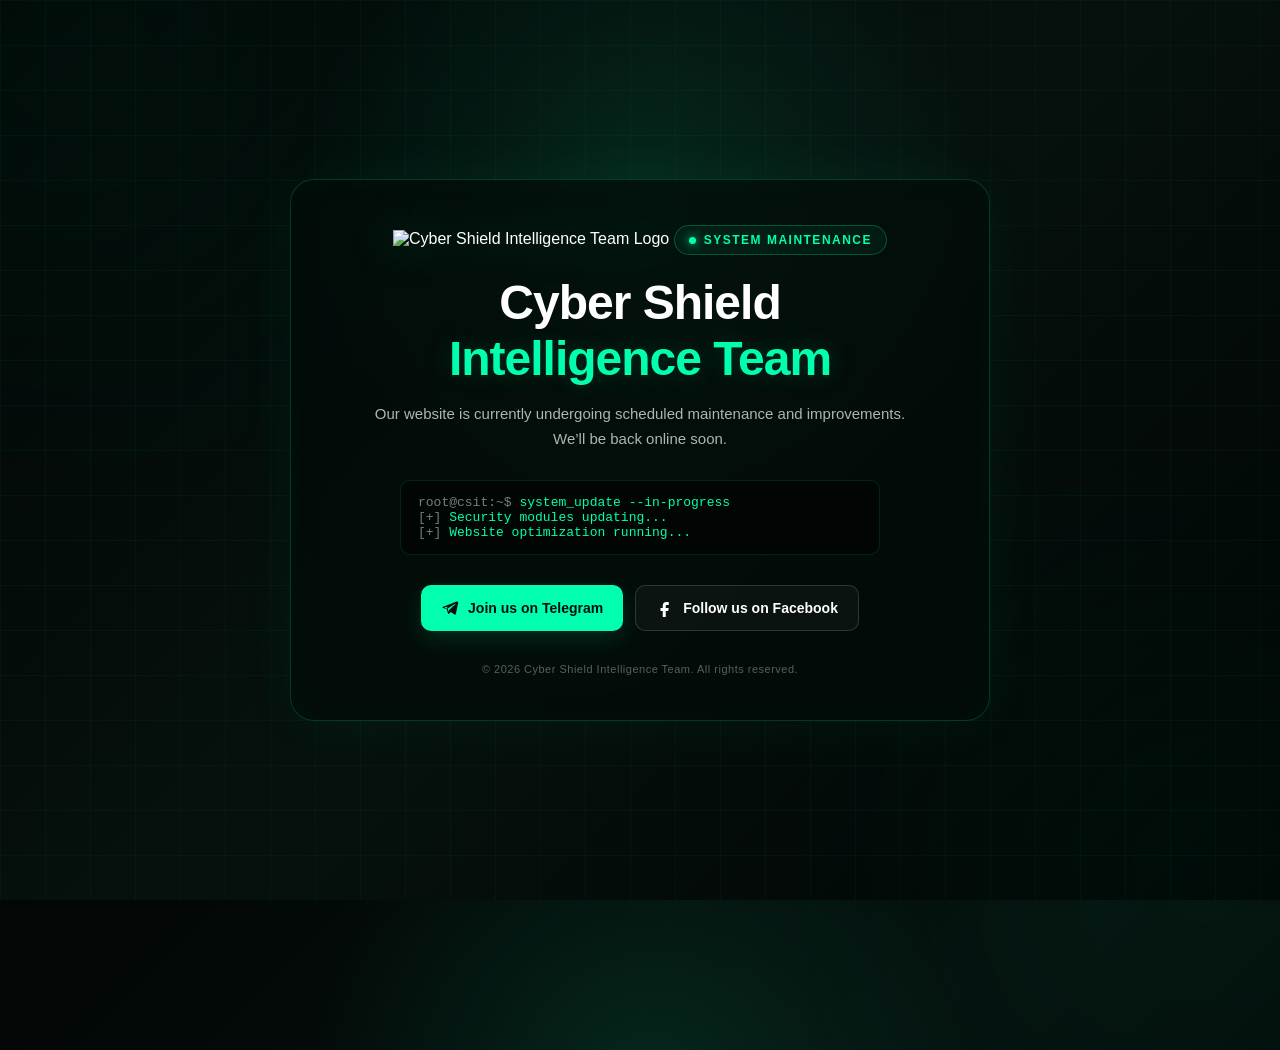
==== index.html @ 4804013d "Create index.html" ====
<!DOCTYPE html>
<html lang="en">
<head>
    <meta charset="UTF-8">
    <meta name="viewport" content="width=device-width, initial-scale=1.0">

    <title>Cyber Shield Intelligence Team</title>

    <meta name="description" content="Cyber Shield Intelligence Team - Website currently under maintenance.">

    <style>
        * {
            margin: 0;
            padding: 0;
            box-sizing: border-box;
        }

        body {
            min-height: 100vh;
            font-family: Arial, Helvetica, sans-serif;
            background:
                radial-gradient(circle at 50% 20%, rgba(0, 255, 170, 0.10), transparent 35%),
                linear-gradient(135deg, #020605, #06110e 50%, #010403);
            color: #ffffff;
            display: flex;
            align-items: center;
            justify-content: center;
            overflow: hidden;
            position: relative;
        }

        /* Background grid */
        body::before {
            content: "";
            position: absolute;
            inset: 0;
            background-image:
                linear-gradient(rgba(0, 255, 170, 0.035) 1px, transparent 1px),
                linear-gradient(90deg, rgba(0, 255, 170, 0.035) 1px, transparent 1px);
            background-size: 45px 45px;
            pointer-events: none;
        }

        /* Glow */
        .glow {
            position: absolute;
            width: 350px;
            height: 350px;
            background: #00ffae;
            filter: blur(150px);
            opacity: 0.08;
            border-radius: 50%;
        }

        .glow.one {
            top: -120px;
            left: -100px;
        }

        .glow.two {
            bottom: -150px;
            right: -100px;
        }

        .container {
            width: min(92%, 700px);
            text-align: center;
            position: relative;
            z-index: 2;
            padding: 45px 25px;
            border: 1px solid rgba(0, 255, 174, 0.18);
            border-radius: 24px;
            background: rgba(3, 12, 9, 0.72);
            backdrop-filter: blur(15px);
            box-shadow:
                0 0 60px rgba(0, 255, 174, 0.05),
                inset 0 0 40px rgba(0, 255, 174, 0.025);
        }

        .logo {
            width: 115px;
            height: 115px;
            object-fit: contain;
            margin-bottom: 22px;
            filter: drop-shadow(0 0 20px rgba(0, 255, 174, 0.25));
        }

        .status {
            display: inline-flex;
            align-items: center;
            gap: 8px;
            padding: 7px 14px;
            border: 1px solid rgba(0, 255, 174, 0.25);
            border-radius: 50px;
            color: #00ffae;
            background: rgba(0, 255, 174, 0.06);
            font-size: 12px;
            font-weight: 600;
            letter-spacing: 1.5px;
            text-transform: uppercase;
            margin-bottom: 20px;
        }

        .status-dot {
            width: 7px;
            height: 7px;
            background: #00ffae;
            border-radius: 50%;
            box-shadow: 0 0 10px #00ffae;
            animation: pulse 1.5s infinite;
        }

        h1 {
            font-size: clamp(28px, 6vw, 48px);
            line-height: 1.15;
            margin-bottom: 15px;
            letter-spacing: -1px;
        }

        h1 span {
            color: #00ffae;
            text-shadow: 0 0 25px rgba(0, 255, 174, 0.18);
        }

        .subtitle {
            max-width: 540px;
            margin: 0 auto 28px;
            color: #a9b8b3;
            font-size: 15px;
            line-height: 1.7;
        }

        .terminal {
            max-width: 480px;
            margin: 0 auto 30px;
            padding: 14px 17px;
            text-align: left;
            background: #010604;
            border: 1px solid rgba(0, 255, 174, 0.12);
            border-radius: 10px;
            font-family: "Courier New", monospace;
            font-size: 13px;
            color: #00ffae;
            overflow: hidden;
        }

        .terminal span {
            color: #70817b;
        }

        .buttons {
            display: flex;
            justify-content: center;
            flex-wrap: wrap;
            gap: 12px;
        }

        .btn {
            display: inline-flex;
            align-items: center;
            justify-content: center;
            gap: 9px;
            min-width: 190px;
            padding: 13px 20px;
            border-radius: 10px;
            text-decoration: none;
            font-size: 14px;
            font-weight: 600;
            transition: 0.25s ease;
        }

        .telegram {
            background: #00ffae;
            color: #03100b;
            box-shadow: 0 8px 25px rgba(0, 255, 174, 0.13);
        }

        .telegram:hover {
            transform: translateY(-3px);
            box-shadow: 0 12px 35px rgba(0, 255, 174, 0.25);
        }

        .facebook {
            border: 1px solid rgba(255, 255, 255, 0.14);
            background: rgba(255, 255, 255, 0.035);
            color: #ffffff;
        }

        .facebook:hover {
            transform: translateY(-3px);
            border-color: rgba(0, 255, 174, 0.35);
            background: rgba(0, 255, 174, 0.06);
        }

        .footer {
            margin-top: 32px;
            color: #52635d;
            font-size: 11px;
            letter-spacing: 0.5px;
        }

        @keyframes pulse {
            0%, 100% {
                opacity: 1;
                transform: scale(1);
            }
            50% {
                opacity: 0.4;
                transform: scale(0.75);
            }
        }

        @media (max-width: 480px) {
            .container {
                padding: 35px 18px;
                border-radius: 20px;
            }

            .logo {
                width: 95px;
                height: 95px;
            }

            .subtitle {
                font-size: 14px;
            }

            .btn {
                width: 100%;
            }

            .terminal {
                font-size: 11px;
            }
        }
    </style>
</head>

<body>

    <div class="glow one"></div>
    <div class="glow two"></div>

    <main class="container">

        <img
            src="/assets/logo.png"
            alt="Cyber Shield Intelligence Team Logo"
            class="logo"
        >

        <div class="status">
            <span class="status-dot"></span>
            System Maintenance
        </div>

        <h1>
            Cyber Shield<br>
            <span>Intelligence Team</span>
        </h1>

        <p class="subtitle">
            Our website is currently undergoing scheduled maintenance
            and improvements. We’ll be back online soon.
        </p>

        <div class="terminal">
            <span>root@csit:~$</span> system_update --in-progress<br>
            <span>[+]</span> Security modules updating...<br>
            <span>[+]</span> Website optimization running...
        </div>

        <div class="buttons">

            <a
                href="https://t.me/csitofficial"
                target="_blank"
                rel="noopener noreferrer"
                class="btn telegram"
            >
                <!-- Telegram Icon -->
                <svg width="18" height="18" viewBox="0 0 24 24" fill="currentColor">
                    <path d="M21.8 3.1 2.9 10.4c-1.3.5-1.3 1.2-.2 1.5l4.8 1.5 1.8 5.7c.2.6.1.8.7.8.5 0 .7-.2.9-.5l2.3-2.2 4.8 3.5c.9.5 1.6.2 1.8-.8l3.1-14.6c.3-1.2-.5-1.8-1.5-1.3zM8.3 13.1l10.7-6.7c.5-.3.9-.1.5.2l-8.7 7.9-.3 3.3-1.4-4.7-3.7-1.2c-.8-.2-.8-.6.2-.8l2.7-.8z"/>
                </svg>
                Join us on Telegram
            </a>

            <a
                href="https://www.facebook.com/Cyber.Shield.Intelligence.Team"
                target="_blank"
                rel="noopener noreferrer"
                class="btn facebook"
            >
                <!-- Facebook Icon -->
                <svg width="18" height="18" viewBox="0 0 24 24" fill="currentColor">
                    <path d="M14 8h3V4h-3c-3.3 0-5 2-5 5v3H6v4h3v8h4v-8h3.2l.8-4H13V9c0-.7.3-1 1-1z"/>
                </svg>
                Follow us on Facebook
            </a>

        </div>

        <div class="footer">
            © 2026 Cyber Shield Intelligence Team. All rights reserved.
        </div>

    </main>

</body>
</html>
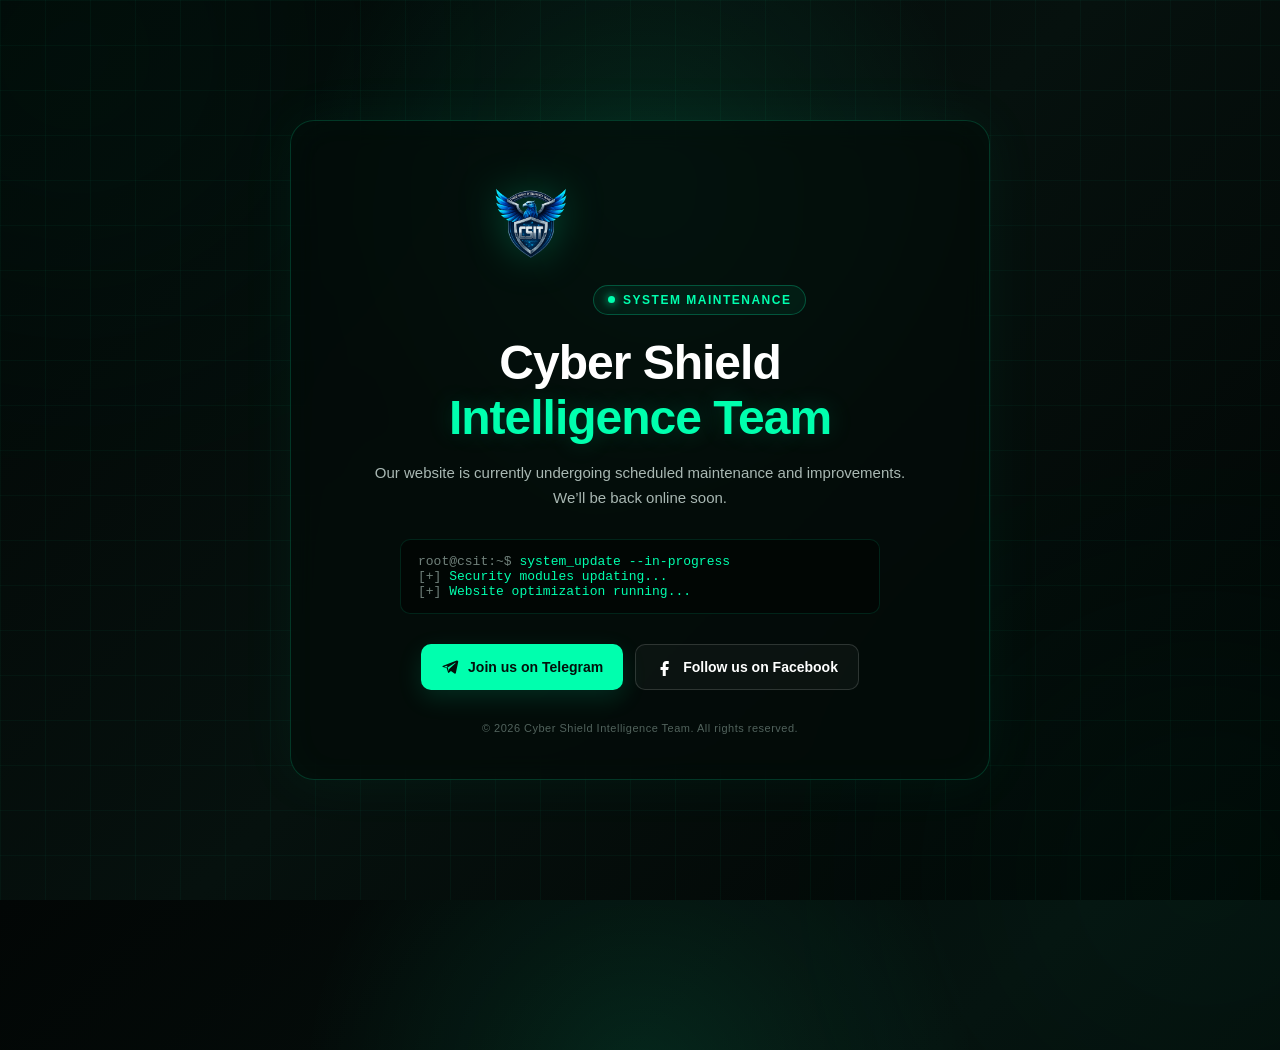
==== commit 2b653ae5: "Update index.html" ====
--- a/index.html
+++ b/index.html
@@ -244,7 +244,7 @@
     <main class="container">
 
         <img
-            src="/assets/logo.png"
+            src="/assets/file_00000000f4187207bb6817070d03674e.png"
             alt="Cyber Shield Intelligence Team Logo"
             class="logo"
         >
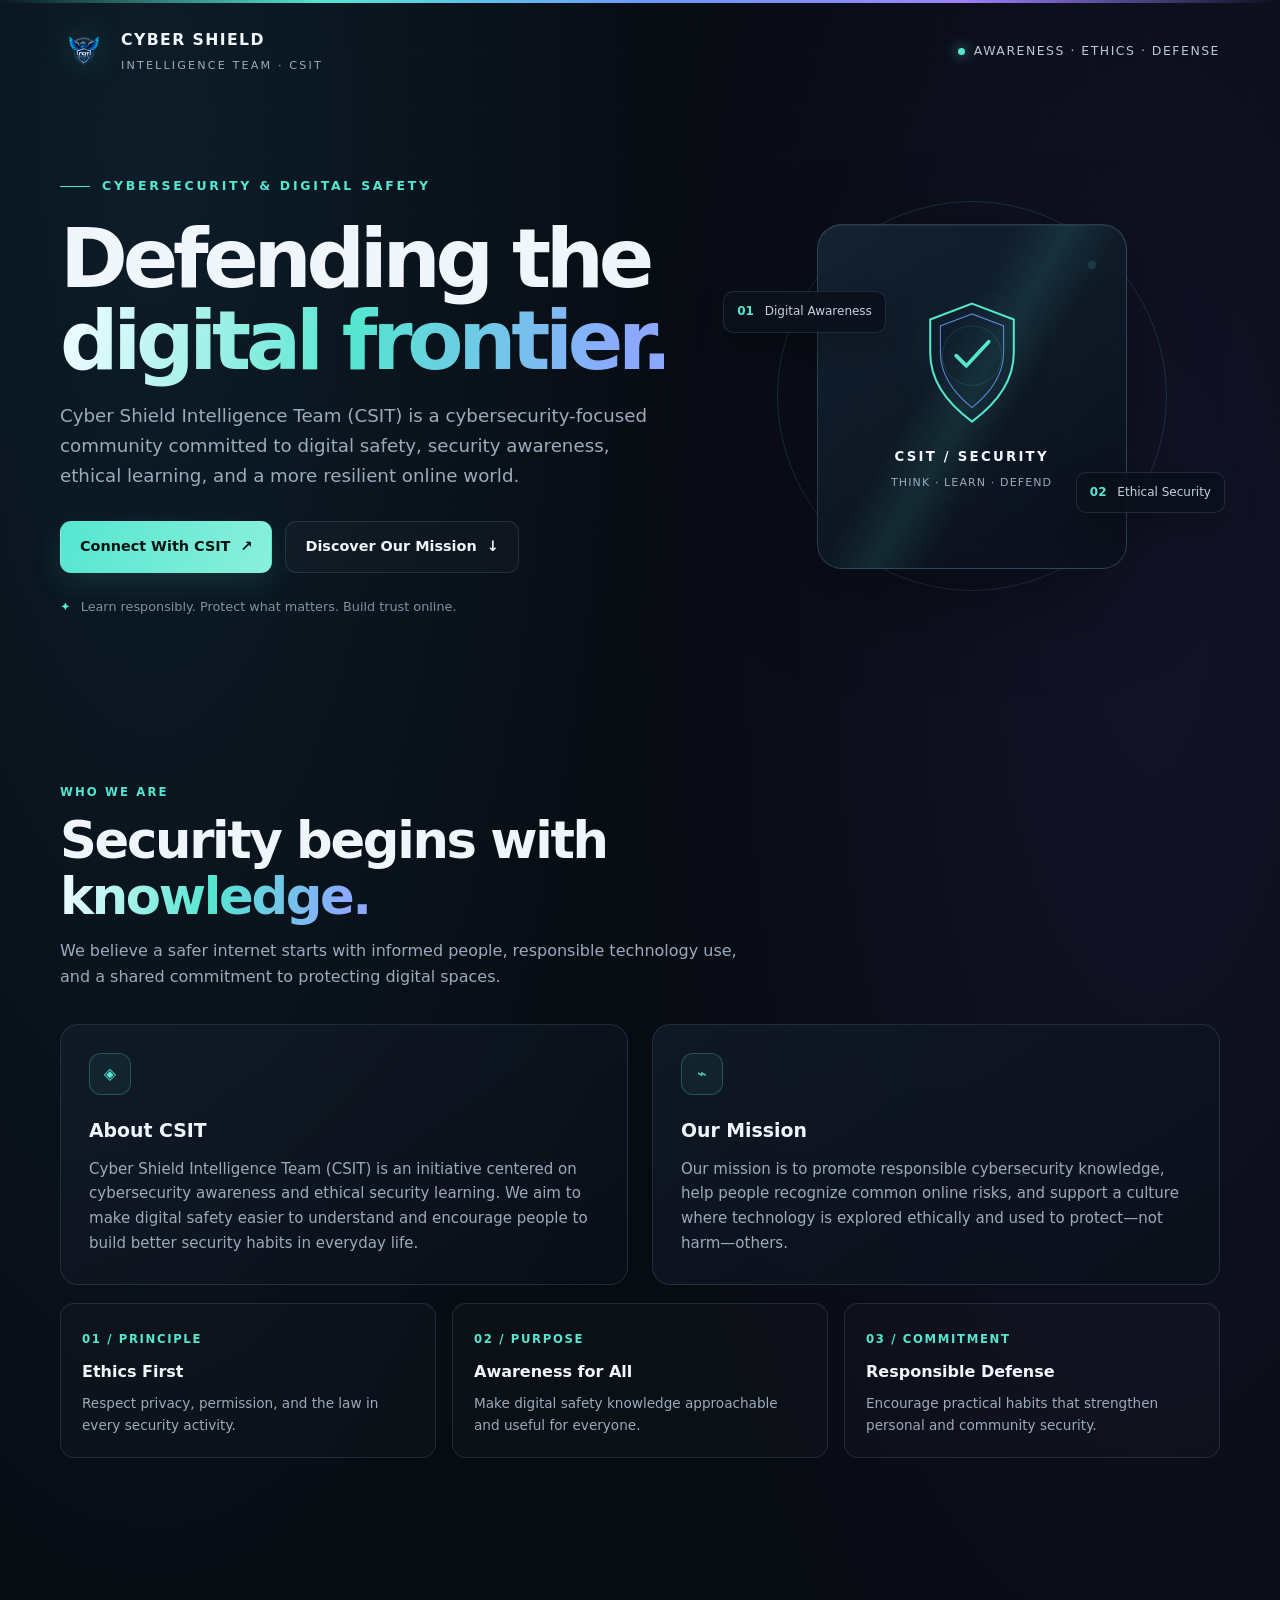
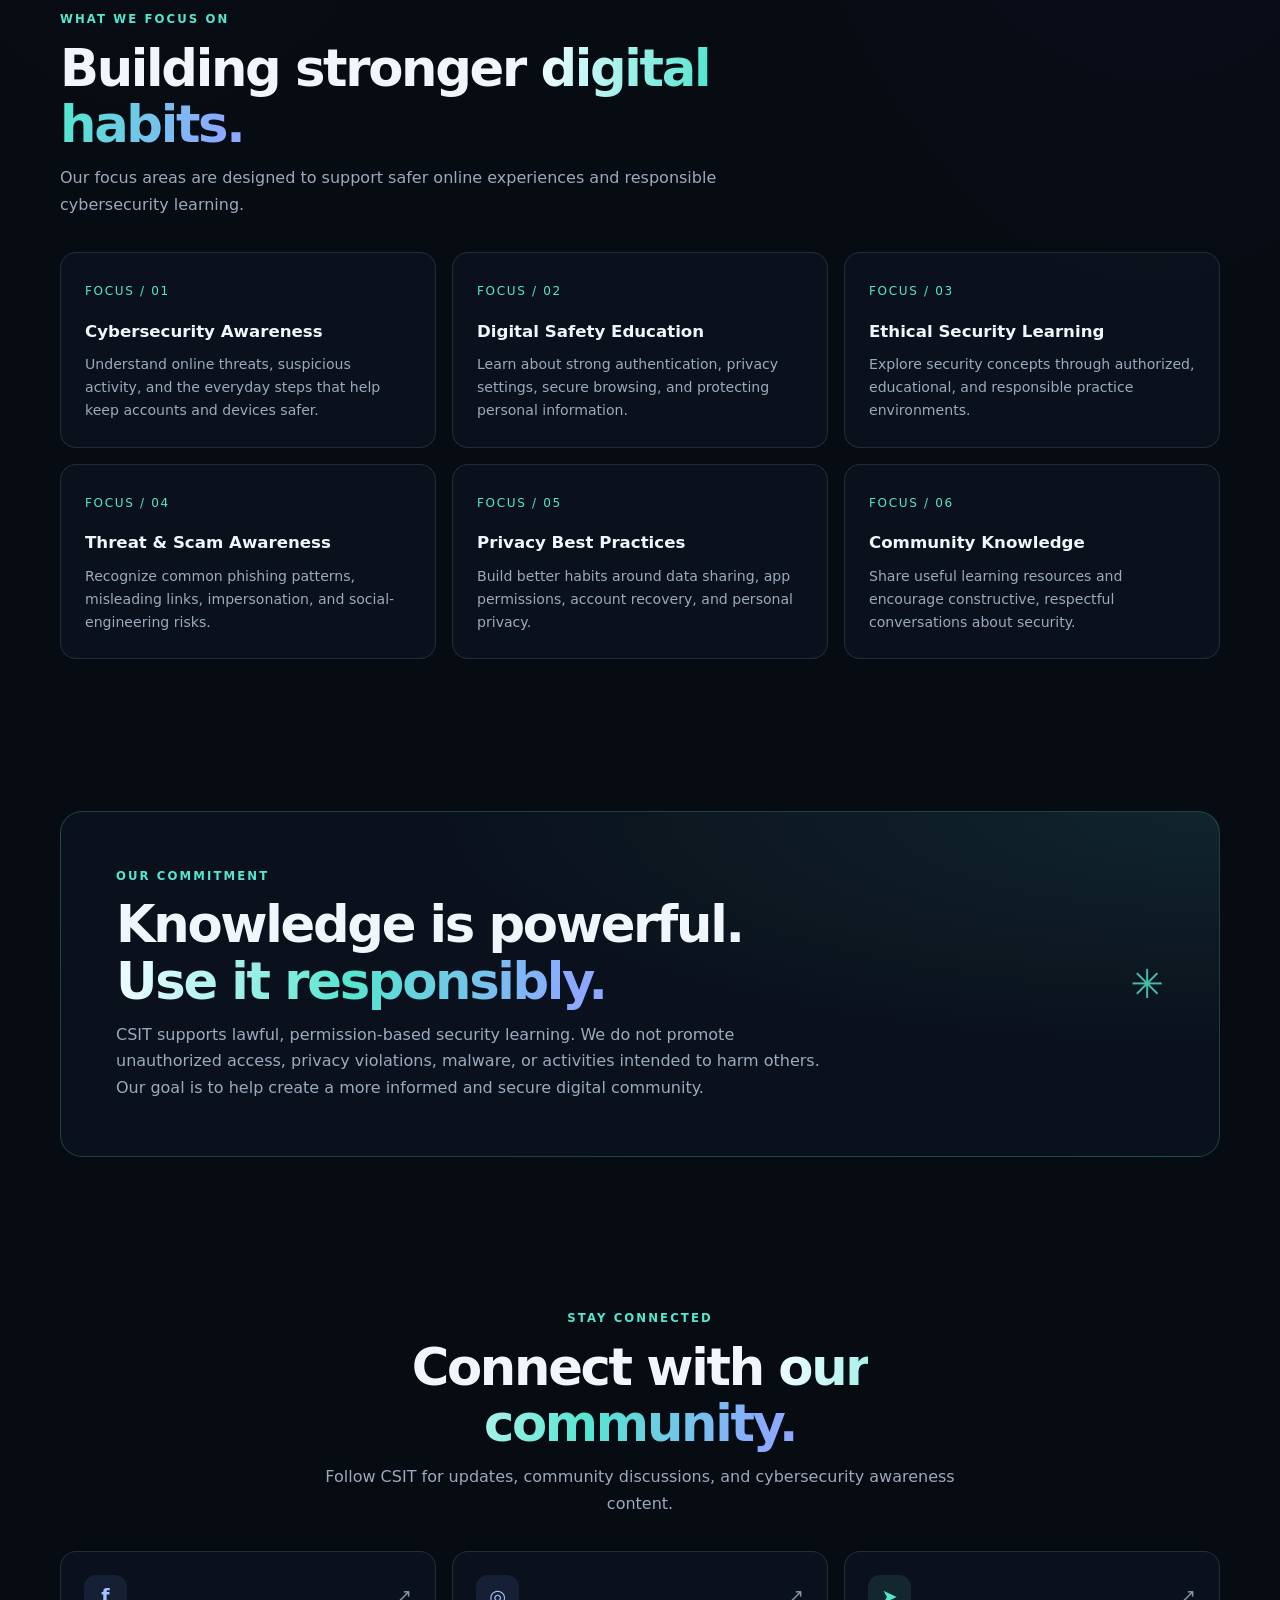
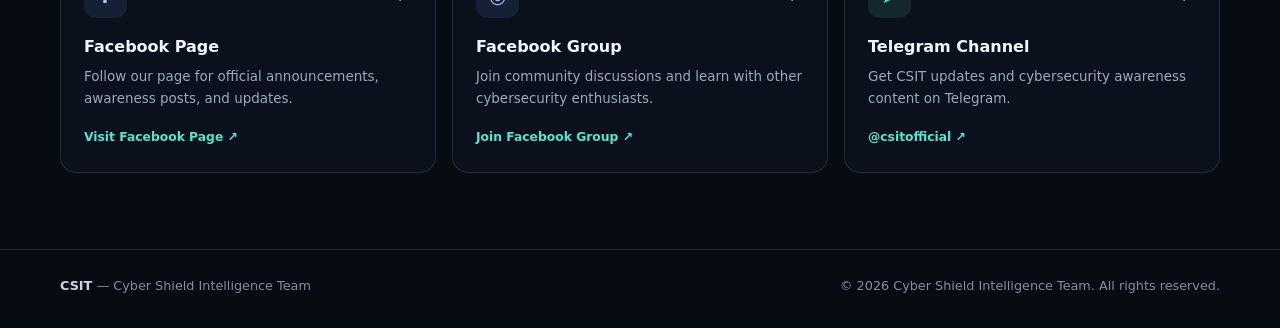
==== commit c6422ad9: "Update index.html" ====
--- a/index.html
+++ b/index.html
@@ -1,310 +1,343 @@
 <!DOCTYPE html>
 <html lang="en">
 <head>
-    <meta charset="UTF-8">
-    <meta name="viewport" content="width=device-width, initial-scale=1.0">
-
-    <title>Cyber Shield Intelligence Team</title>
-
-    <meta name="description" content="Cyber Shield Intelligence Team - Website currently under maintenance.">
-
-    <style>
-        * {
-            margin: 0;
-            padding: 0;
-            box-sizing: border-box;
-        }
-
-        body {
-            min-height: 100vh;
-            font-family: Arial, Helvetica, sans-serif;
-            background:
-                radial-gradient(circle at 50% 20%, rgba(0, 255, 170, 0.10), transparent 35%),
-                linear-gradient(135deg, #020605, #06110e 50%, #010403);
-            color: #ffffff;
-            display: flex;
-            align-items: center;
-            justify-content: center;
-            overflow: hidden;
-            position: relative;
-        }
-
-        /* Background grid */
-        body::before {
-            content: "";
-            position: absolute;
-            inset: 0;
-            background-image:
-                linear-gradient(rgba(0, 255, 170, 0.035) 1px, transparent 1px),
-                linear-gradient(90deg, rgba(0, 255, 170, 0.035) 1px, transparent 1px);
-            background-size: 45px 45px;
-            pointer-events: none;
-        }
-
-        /* Glow */
-        .glow {
-            position: absolute;
-            width: 350px;
-            height: 350px;
-            background: #00ffae;
-            filter: blur(150px);
-            opacity: 0.08;
-            border-radius: 50%;
-        }
-
-        .glow.one {
-            top: -120px;
-            left: -100px;
-        }
-
-        .glow.two {
-            bottom: -150px;
-            right: -100px;
-        }
-
-        .container {
-            width: min(92%, 700px);
-            text-align: center;
-            position: relative;
-            z-index: 2;
-            padding: 45px 25px;
-            border: 1px solid rgba(0, 255, 174, 0.18);
-            border-radius: 24px;
-            background: rgba(3, 12, 9, 0.72);
-            backdrop-filter: blur(15px);
-            box-shadow:
-                0 0 60px rgba(0, 255, 174, 0.05),
-                inset 0 0 40px rgba(0, 255, 174, 0.025);
-        }
-
-        .logo {
-            width: 115px;
-            height: 115px;
-            object-fit: contain;
-            margin-bottom: 22px;
-            filter: drop-shadow(0 0 20px rgba(0, 255, 174, 0.25));
-        }
-
-        .status {
-            display: inline-flex;
-            align-items: center;
-            gap: 8px;
-            padding: 7px 14px;
-            border: 1px solid rgba(0, 255, 174, 0.25);
-            border-radius: 50px;
-            color: #00ffae;
-            background: rgba(0, 255, 174, 0.06);
-            font-size: 12px;
-            font-weight: 600;
-            letter-spacing: 1.5px;
-            text-transform: uppercase;
-            margin-bottom: 20px;
-        }
-
-        .status-dot {
-            width: 7px;
-            height: 7px;
-            background: #00ffae;
-            border-radius: 50%;
-            box-shadow: 0 0 10px #00ffae;
-            animation: pulse 1.5s infinite;
-        }
-
-        h1 {
-            font-size: clamp(28px, 6vw, 48px);
-            line-height: 1.15;
-            margin-bottom: 15px;
-            letter-spacing: -1px;
-        }
-
-        h1 span {
-            color: #00ffae;
-            text-shadow: 0 0 25px rgba(0, 255, 174, 0.18);
-        }
-
-        .subtitle {
-            max-width: 540px;
-            margin: 0 auto 28px;
-            color: #a9b8b3;
-            font-size: 15px;
-            line-height: 1.7;
-        }
-
-        .terminal {
-            max-width: 480px;
-            margin: 0 auto 30px;
-            padding: 14px 17px;
-            text-align: left;
-            background: #010604;
-            border: 1px solid rgba(0, 255, 174, 0.12);
-            border-radius: 10px;
-            font-family: "Courier New", monospace;
-            font-size: 13px;
-            color: #00ffae;
-            overflow: hidden;
-        }
-
-        .terminal span {
-            color: #70817b;
-        }
-
-        .buttons {
-            display: flex;
-            justify-content: center;
-            flex-wrap: wrap;
-            gap: 12px;
-        }
-
-        .btn {
-            display: inline-flex;
-            align-items: center;
-            justify-content: center;
-            gap: 9px;
-            min-width: 190px;
-            padding: 13px 20px;
-            border-radius: 10px;
-            text-decoration: none;
-            font-size: 14px;
-            font-weight: 600;
-            transition: 0.25s ease;
-        }
-
-        .telegram {
-            background: #00ffae;
-            color: #03100b;
-            box-shadow: 0 8px 25px rgba(0, 255, 174, 0.13);
-        }
-
-        .telegram:hover {
-            transform: translateY(-3px);
-            box-shadow: 0 12px 35px rgba(0, 255, 174, 0.25);
-        }
-
-        .facebook {
-            border: 1px solid rgba(255, 255, 255, 0.14);
-            background: rgba(255, 255, 255, 0.035);
-            color: #ffffff;
-        }
-
-        .facebook:hover {
-            transform: translateY(-3px);
-            border-color: rgba(0, 255, 174, 0.35);
-            background: rgba(0, 255, 174, 0.06);
-        }
-
-        .footer {
-            margin-top: 32px;
-            color: #52635d;
-            font-size: 11px;
-            letter-spacing: 0.5px;
-        }
-
-        @keyframes pulse {
-            0%, 100% {
-                opacity: 1;
-                transform: scale(1);
+  <meta charset="UTF-8">
+  <meta name="viewport" content="width=device-width, initial-scale=1.0">
+  <meta name="theme-color" content="#070b12">
+  <meta name="description" content="Cyber Shield Intelligence Team (CSIT) is a cybersecurity community focused on digital safety, security awareness, ethical learning, and responsible cyber defense.">
+  <meta name="keywords" content="Cyber Shield Intelligence Team, CSIT, cybersecurity, cyber security Bangladesh, security awareness, ethical hacking education, digital safety, online security, cyber defense, information security">
+  <meta name="author" content="Cyber Shield Intelligence Team (CSIT)">
+  <meta name="robots" content="index, follow, max-image-preview:large">
+  <link rel="canonical" href="https://csitbd.org/">
+  <meta property="og:type" content="website">
+  <meta property="og:title" content="Cyber Shield Intelligence Team | CSIT">
+  <meta property="og:description" content="Building a safer digital world through cybersecurity awareness, ethical learning, and responsible defense.">
+  <meta property="og:image" content="assets/file_00000000f4187207bb6817070d03674e.png">
+  <meta property="og:site_name" content="Cyber Shield Intelligence Team">
+  <meta name="twitter:card" content="summary_large_image">
+  <meta name="twitter:title" content="Cyber Shield Intelligence Team | CSIT">
+  <meta name="twitter:description" content="Cybersecurity awareness. Ethical learning. Digital resilience.">
+  <meta name="twitter:image" content="assets/file_00000000f4187207bb6817070d03674e.png">
+  <title>Cyber Shield Intelligence Team</title>
+  <link rel="icon" type="image/png" href="assets/file_00000000f4187207bb6817070d03674e.png">
+  <style>
+    :root {
+      color-scheme: dark;
+      --bg: #070b12;
+      --panel: rgba(15, 23, 36, .76);
+      --panel-solid: #0d1420;
+      --text: #f1f6fc;
+      --muted: #9baabd;
+      --line: rgba(144, 170, 199, .17);
+      --cyan: #55e6d0;
+      --blue: #6c9bff;
+      --purple: #9b82ff;
+      --max: 1160px;
+    }
+    * { box-sizing: border-box; }
+    html { scroll-behavior: smooth; }
+    body {
+      margin: 0;
+      background:
+        radial-gradient(ellipse at 12% 4%, rgba(42, 116, 150, .17), transparent 34rem),
+        radial-gradient(ellipse at 90% 18%, rgba(91, 68, 173, .14), transparent 32rem),
+        var(--bg);
+      color: var(--text);
+      font-family: Inter, ui-sans-serif, system-ui, -apple-system, BlinkMacSystemFont, "Segoe UI", sans-serif;
+      line-height: 1.65;
+      overflow-x: hidden;
+    }
+    body::before {
+      content: "";
+      position: fixed; inset: 0; pointer-events: none; z-index: -1;
+      opacity: .16;
+      background-image: linear-gradient(rgba(126, 160, 190, .12) 1px, transparent 1px),
+                        linear-gradient(90deg, rgba(126, 160, 190, .12) 1px, transparent 1px);
+      background-size: 52px 52px;
+      mask-image: linear-gradient(to bottom, black, transparent 78%);
+    }
+    a { color: inherit; }
+    .container { width: min(var(--max), calc(100% - 40px)); margin-inline: auto; }
+    .topline { height: 3px; background: linear-gradient(90deg, transparent, var(--cyan), var(--blue), var(--purple), transparent); }
+    .header { padding: 24px 0; }
+    .brand { display: flex; align-items: center; gap: 13px; min-width: 0; }
+    .brand img { width: 48px; height: 48px; object-fit: contain; filter: drop-shadow(0 0 16px rgba(85,230,208,.2)); }
+    .brand-name { font-weight: 800; letter-spacing: .09em; font-size: .98rem; line-height: 1.25; }
+    .brand-sub { display: block; color: var(--muted); font-size: .7rem; letter-spacing: .19em; margin-top: 4px; }
+    .header-row { display: flex; justify-content: space-between; align-items: center; }
+    .status { display: inline-flex; align-items: center; gap: 9px; color: #b8c9d8; font-size: .78rem; letter-spacing: .12em; text-transform: uppercase; }
+    .status::before { content: ""; width: 7px; height: 7px; border-radius: 50%; background: var(--cyan); box-shadow: 0 0 13px var(--cyan); }
+    .hero { padding: 76px 0 90px; position: relative; }
+    .hero-grid { display: grid; grid-template-columns: 1.1fr .9fr; gap: 56px; align-items: center; }
+    .eyebrow { color: var(--cyan); font-size: .78rem; letter-spacing: .22em; font-weight: 800; text-transform: uppercase; display: flex; align-items: center; gap: 12px; }
+    .eyebrow::before { content: ""; width: 30px; height: 1px; background: var(--cyan); }
+    h1 { margin: 22px 0 20px; font-size: clamp(2.8rem, 6.4vw, 5.5rem); line-height: .99; letter-spacing: -.065em; max-width: 760px; }
+    .gradient-text { color: transparent; background: linear-gradient(100deg, #e8fbff 4%, var(--cyan) 48%, #8ca9ff 92%); -webkit-background-clip: text; background-clip: text; }
+    .hero-copy { color: var(--muted); font-size: clamp(1rem, 1.5vw, 1.14rem); max-width: 610px; }
+    .hero-actions { display: flex; gap: 13px; flex-wrap: wrap; margin-top: 30px; }
+    .button { display: inline-flex; align-items: center; justify-content: center; gap: 10px; border: 1px solid var(--line); padding: 13px 19px; border-radius: 11px; text-decoration: none; font-weight: 750; font-size: .9rem; transition: transform .22s ease, border-color .22s ease, background .22s ease; }
+    .button:hover { transform: translateY(-3px); border-color: rgba(85,230,208,.6); }
+    .button-primary { color: #061412; border-color: transparent; background: linear-gradient(110deg, var(--cyan), #8af0dc); box-shadow: 0 10px 30px rgba(85,230,208,.12); }
+    .button-quiet { background: rgba(255,255,255,.025); }
+    .hero-note { display: flex; gap: 10px; align-items: center; margin-top: 23px; color: #7f91a5; font-size: .8rem; }
+    .hero-note span { color: var(--cyan); }
+    .visual { position: relative; min-height: 390px; display: grid; place-items: center; }
+    .orbit { position: absolute; width: min(100%, 390px); aspect-ratio: 1; border: 1px solid rgba(100, 224, 221, .17); border-radius: 50%; animation: orbit 24s linear infinite; }
+    .orbit::before, .orbit::after { content: ""; position: absolute; border: 1px solid rgba(108,155,255,.18); border-radius: 50%; inset: 11%; }
+    .orbit::after { inset: 23%; border-color: rgba(155,130,255,.2); }
+    .orbit-dot { position: absolute; top: 15%; right: 18%; width: 8px; height: 8px; border-radius: 50%; background: var(--cyan); box-shadow: 0 0 18px var(--cyan); }
+    .shield-card { width: min(100%, 310px); aspect-ratio: .9; display: flex; flex-direction: column; align-items: center; justify-content: center; gap: 17px; border: 1px solid rgba(125, 196, 219, .25); border-radius: 25px; background: linear-gradient(145deg, rgba(21,37,53,.88), rgba(9,15,25,.84)); box-shadow: 0 28px 90px rgba(0,0,0,.35), inset 0 1px rgba(255,255,255,.05); position: relative; overflow: hidden; }
+    .shield-card::before { content: ""; position: absolute; inset: -60% 35%; width: 30%; transform: rotate(30deg); background: linear-gradient(90deg, transparent, rgba(85,230,208,.1), transparent); animation: sweep 7s ease-in-out infinite; }
+    .shield-icon { width: 116px; height: 130px; filter: drop-shadow(0 0 24px rgba(85,230,208,.18)); }
+    .visual-label { text-align: center; position: relative; z-index: 1; }
+    .visual-label strong { display: block; letter-spacing: .17em; font-size: .83rem; }
+    .visual-label small { color: var(--muted); letter-spacing: .1em; font-size: .69rem; }
+    .float-tag { position: absolute; z-index: 2; border: 1px solid var(--line); background: rgba(10,17,27,.9); padding: 10px 13px; border-radius: 10px; font-size: .75rem; color: #c4d1df; box-shadow: 0 14px 32px rgba(0,0,0,.22); }
+    .float-tag b { color: var(--cyan); margin-right: 7px; }
+    .tag-one { left: 0; top: 23%; }
+    .tag-two { right: -1%; bottom: 20%; }
+    .section { padding: 76px 0; }
+    .section-head { max-width: 700px; margin-bottom: 34px; }
+    .section-kicker { color: var(--cyan); text-transform: uppercase; letter-spacing: .18em; font-size: .73rem; font-weight: 800; }
+    h2 { margin: 10px 0 13px; font-size: clamp(2rem, 4vw, 3.2rem); letter-spacing: -.045em; line-height: 1.1; }
+    .section-head p, .body-copy { color: var(--muted); margin: 0; }
+    .about-grid { display: grid; grid-template-columns: 1fr 1fr; gap: 24px; }
+    .panel { border: 1px solid var(--line); border-radius: 18px; padding: 28px; background: linear-gradient(145deg, rgba(18,28,42,.78), rgba(10,16,26,.74)); }
+    .panel-icon { width: 42px; height: 42px; display: grid; place-items: center; border: 1px solid rgba(85,230,208,.25); border-radius: 12px; color: var(--cyan); background: rgba(85,230,208,.06); margin-bottom: 20px; }
+    .panel h3 { margin: 0 0 10px; font-size: 1.18rem; }
+    .panel p { margin: 0; color: var(--muted); font-size: .94rem; }
+    .values { display: grid; grid-template-columns: repeat(3, 1fr); gap: 16px; margin-top: 18px; }
+    .value { padding: 21px; border: 1px solid var(--line); border-radius: 14px; background: rgba(255,255,255,.018); }
+    .value span { color: var(--cyan); font-size: .73rem; font-weight: 800; letter-spacing: .14em; }
+    .value h3 { font-size: 1rem; margin: 8px 0 6px; }
+    .value p { color: var(--muted); font-size: .85rem; margin: 0; }
+    .services-grid { display: grid; grid-template-columns: repeat(3, 1fr); gap: 16px; }
+    .service { border: 1px solid var(--line); border-radius: 16px; padding: 24px; background: rgba(14,22,34,.65); transition: transform .22s ease, border-color .22s ease; }
+    .service:hover { transform: translateY(-4px); border-color: rgba(85,230,208,.38); }
+    .service .number { color: var(--cyan); font-size: .75rem; letter-spacing: .14em; }
+    .service h3 { margin: 14px 0 8px; font-size: 1.04rem; }
+    .service p { color: var(--muted); font-size: .88rem; margin: 0; }
+    .statement { border: 1px solid rgba(85,230,208,.22); border-radius: 22px; padding: clamp(28px, 5vw, 55px); background: radial-gradient(ellipse at 100% 0%, rgba(85,230,208,.09), transparent 48%), rgba(13,21,32,.75); display: grid; grid-template-columns: 1fr auto; gap: 28px; align-items: center; }
+    .statement p { margin: 0; color: var(--muted); max-width: 720px; }
+    .statement-mark { color: var(--cyan); font-size: 2.5rem; opacity: .8; }
+    .connect { text-align: center; }
+    .connect .section-head { margin-inline: auto; }
+    .social-grid { display: grid; grid-template-columns: repeat(3, 1fr); gap: 16px; text-align: left; }
+    .social-card { padding: 23px; border: 1px solid var(--line); border-radius: 16px; text-decoration: none; background: rgba(14,22,34,.65); transition: transform .22s ease, border-color .22s ease, background .22s ease; display: block; }
+    .social-card:hover { transform: translateY(-4px); border-color: rgba(85,230,208,.4); background: rgba(20,34,48,.8); }
+    .social-top { display: flex; align-items: center; justify-content: space-between; margin-bottom: 16px; }
+    .social-icon { width: 43px; height: 43px; display: grid; place-items: center; border-radius: 12px; background: rgba(108,155,255,.11); color: #a6c1ff; font-size: 1.2rem; font-weight: 850; }
+    .social-card:nth-child(3) .social-icon { background: rgba(85,230,208,.1); color: var(--cyan); }
+    .external { color: #8294a8; font-size: 1.15rem; }
+    .social-card h3 { margin: 0 0 6px; font-size: 1rem; }
+    .social-card p { margin: 0; color: var(--muted); font-size: .84rem; }
+    .social-card small { display: inline-block; margin-top: 16px; color: var(--cyan); font-size: .77rem; font-weight: 750; }
+    .footer { border-top: 1px solid var(--line); padding: 25px 0 32px; color: #8190a2; font-size: .8rem; }
+    .footer-row { display: flex; align-items: center; justify-content: space-between; gap: 15px; }
+    .footer strong { color: #c9d6e3; }
+    .reveal { opacity: 0; transform: translateY(18px); transition: opacity .7s ease, transform .7s ease; }
+    .reveal.visible { opacity: 1; transform: translateY(0); }
+    @keyframes orbit { to { transform: rotate(360deg); } }
+    @keyframes sweep { 0%, 20% { transform: translateX(-180%) rotate(30deg); } 65%, 100% { transform: translateX(280%) rotate(30deg); } }
+    @media (prefers-reduced-motion: reduce) {
+      *, *::before, *::after { scroll-behavior: auto !important; animation-duration: .01ms !important; animation-iteration-count: 1 !important; transition-duration: .01ms !important; }
+      .reveal { opacity: 1; transform: none; }
+    }
+    @media (max-width: 850px) {
+      .hero { padding: 48px 0 66px; }
+      .hero-grid { grid-template-columns: 1fr; gap: 25px; }
+      .hero-copy { max-width: 680px; }
+      .visual { min-height: 350px; }
+      .about-grid { grid-template-columns: 1fr; }
+      .services-grid { grid-template-columns: repeat(2, 1fr); }
+      .values { grid-template-columns: 1fr; }
+      .statement { grid-template-columns: 1fr; }
+      .statement-mark { display: none; }
+      .social-grid { grid-template-columns: 1fr; }
+    }
+    @media (max-width: 520px) {
+      .container { width: min(var(--max), calc(100% - 28px)); }
+      .header { padding: 18px 0; }
+      .brand img { width: 42px; height: 42px; }
+      .brand-name { font-size: .83rem; }
+      .brand-sub { font-size: .62rem; }
+      .status { display: none; }
+      h1 { font-size: clamp(2.65rem, 14vw, 4.1rem); }
+      .hero-actions { flex-direction: column; align-items: stretch; }
+      .button { width: 100%; }
+      .visual { min-height: 310px; }
+      .shield-card { width: 250px; }
+      .orbit { width: 300px; }
+      .tag-one { left: -3px; top: 14%; }
+      .tag-two { right: -2px; bottom: 12%; }
+      .section { padding: 54px 0; }
+      .services-grid { grid-template-columns: 1fr; }
+      .panel { padding: 23px; }
+      .footer-row { flex-direction: column; align-items: flex-start; }
+    }
+  </style>
+</head>
+<body>
+  <div class="topline"></div>
+  <header class="header">
+    <div class="container header-row">
+      <a class="brand" href="#" aria-label="Cyber Shield Intelligence Team home" style="text-decoration:none">
+        <img src="assets/file_00000000f4187207bb6817070d03674e.png" alt="Cyber Shield Intelligence Team logo" width="48" height="48">
+        <span>
+          <span class="brand-name">CYBER SHIELD</span>
+          <span class="brand-sub">INTELLIGENCE TEAM · CSIT</span>
+        </span>
+      </a>
+      <div class="status">Awareness · Ethics · Defense</div>
+    </div>
+  </header>
+
+  <main>
+    <section class="hero">
+      <div class="container hero-grid">
+        <div class="reveal">
+          <div class="eyebrow">Cybersecurity &amp; Digital Safety</div>
+          <h1>Defending the<br><span class="gradient-text">digital frontier.</span></h1>
+          <p class="hero-copy">Cyber Shield Intelligence Team (CSIT) is a cybersecurity-focused community committed to digital safety, security awareness, ethical learning, and a more resilient online world.</p>
+          <div class="hero-actions">
+            <a class="button button-primary" href="#connect">Connect With CSIT <span aria-hidden="true">↗</span></a>
+            <a class="button button-quiet" href="#about">Discover Our Mission <span aria-hidden="true">↓</span></a>
+          </div>
+          <div class="hero-note"><span>✦</span> Learn responsibly. Protect what matters. Build trust online.</div>
+        </div>
+        <div class="visual reveal" aria-label="Abstract cybersecurity shield illustration">
+          <div class="orbit"><span class="orbit-dot"></span></div>
+          <div class="float-tag tag-one"><b>01</b> Digital Awareness</div>
+          <div class="float-tag tag-two"><b>02</b> Ethical Security</div>
+          <div class="shield-card">
+            <svg class="shield-icon" viewBox="0 0 120 140" fill="none" aria-hidden="true">
+              <path d="M60 5L105 22V58C105 88 86 113 60 132C34 113 15 88 15 58V22L60 5Z" stroke="#55E6D0" stroke-width="2.2"/>
+              <path d="M60 16L94 29V58C94 81 80 101 60 117C40 101 26 81 26 58V29L60 16Z" stroke="#6C9BFF" stroke-width="1.2" opacity=".8"/>
+              <path d="M43 61L54 72L78 46" stroke="#55E6D0" stroke-width="4" stroke-linecap="round" stroke-linejoin="round"/>
+              <circle cx="60" cy="61" r="32" stroke="#55E6D0" stroke-opacity=".18"/>
+            </svg>
+            <div class="visual-label"><strong>CSIT / SECURITY</strong><small>THINK · LEARN · DEFEND</small></div>
+          </div>
+        </div>
+      </div>
+    </section>
+
+    <section class="section" id="about">
+      <div class="container">
+        <div class="section-head reveal">
+          <div class="section-kicker">Who We Are</div>
+          <h2>Security begins with <span class="gradient-text">knowledge.</span></h2>
+          <p>We believe a safer internet starts with informed people, responsible technology use, and a shared commitment to protecting digital spaces.</p>
+        </div>
+        <div class="about-grid">
+          <article class="panel reveal">
+            <div class="panel-icon" aria-hidden="true">◈</div>
+            <h3>About CSIT</h3>
+            <p>Cyber Shield Intelligence Team (CSIT) is an initiative centered on cybersecurity awareness and ethical security learning. We aim to make digital safety easier to understand and encourage people to build better security habits in everyday life.</p>
+          </article>
+          <article class="panel reveal">
+            <div class="panel-icon" aria-hidden="true">⌁</div>
+            <h3>Our Mission</h3>
+            <p>Our mission is to promote responsible cybersecurity knowledge, help people recognize common online risks, and support a culture where technology is explored ethically and used to protect—not harm—others.</p>
+          </article>
+        </div>
+        <div class="values">
+          <article class="value reveal"><span>01 / PRINCIPLE</span><h3>Ethics First</h3><p>Respect privacy, permission, and the law in every security activity.</p></article>
+          <article class="value reveal"><span>02 / PURPOSE</span><h3>Awareness for All</h3><p>Make digital safety knowledge approachable and useful for everyone.</p></article>
+          <article class="value reveal"><span>03 / COMMITMENT</span><h3>Responsible Defense</h3><p>Encourage practical habits that strengthen personal and community security.</p></article>
+        </div>
+      </div>
+    </section>
+
+    <section class="section">
+      <div class="container">
+        <div class="section-head reveal">
+          <div class="section-kicker">What We Focus On</div>
+          <h2>Building stronger <span class="gradient-text">digital habits.</span></h2>
+          <p>Our focus areas are designed to support safer online experiences and responsible cybersecurity learning.</p>
+        </div>
+        <div class="services-grid">
+          <article class="service reveal"><span class="number">FOCUS / 01</span><h3>Cybersecurity Awareness</h3><p>Understand online threats, suspicious activity, and the everyday steps that help keep accounts and devices safer.</p></article>
+          <article class="service reveal"><span class="number">FOCUS / 02</span><h3>Digital Safety Education</h3><p>Learn about strong authentication, privacy settings, secure browsing, and protecting personal information.</p></article>
+          <article class="service reveal"><span class="number">FOCUS / 03</span><h3>Ethical Security Learning</h3><p>Explore security concepts through authorized, educational, and responsible practice environments.</p></article>
+          <article class="service reveal"><span class="number">FOCUS / 04</span><h3>Threat &amp; Scam Awareness</h3><p>Recognize common phishing patterns, misleading links, impersonation, and social-engineering risks.</p></article>
+          <article class="service reveal"><span class="number">FOCUS / 05</span><h3>Privacy Best Practices</h3><p>Build better habits around data sharing, app permissions, account recovery, and personal privacy.</p></article>
+          <article class="service reveal"><span class="number">FOCUS / 06</span><h3>Community Knowledge</h3><p>Share useful learning resources and encourage constructive, respectful conversations about security.</p></article>
+        </div>
+      </div>
+    </section>
+
+    <section class="section">
+      <div class="container">
+        <div class="statement reveal">
+          <div>
+            <div class="section-kicker">Our Commitment</div>
+            <h2>Knowledge is powerful.<br><span class="gradient-text">Use it responsibly.</span></h2>
+            <p>CSIT supports lawful, permission-based security learning. We do not promote unauthorized access, privacy violations, malware, or activities intended to harm others. Our goal is to help create a more informed and secure digital community.</p>
+          </div>
+          <div class="statement-mark" aria-hidden="true">✳</div>
+        </div>
+      </div>
+    </section>
+
+    <section class="section connect" id="connect">
+      <div class="container">
+        <div class="section-head reveal">
+          <div class="section-kicker">Stay Connected</div>
+          <h2>Connect with <span class="gradient-text">our community.</span></h2>
+          <p>Follow CSIT for updates, community discussions, and cybersecurity awareness content.</p>
+        </div>
+        <div class="social-grid">
+          <!-- Replace the demo Facebook URLs below with the official CSIT links. -->
+          <a class="social-card reveal" href="https://www.facebook.com/Cyber.Shield.Intelligence.Team" target="_blank" rel="noopener noreferrer" aria-label="Visit Facebook page (demo link)">
+            <div class="social-top"><span class="social-icon">f</span><span class="external" aria-hidden="true">↗</span></div>
+            <h3>Facebook Page</h3>
+            <p>Follow our page for official announcements, awareness posts, and updates.</p>
+            <small>Visit Facebook Page ↗</small>
+          </a>
+          <a class="social-card reveal" href="https://facebook.com/groups/cyber.shield.intelligence.team//" target="_blank" rel="noopener noreferrer" aria-label="Visit Facebook group (demo link)">
+            <div class="social-top"><span class="social-icon">◎</span><span class="external" aria-hidden="true">↗</span></div>
+            <h3>Facebook Group</h3>
+            <p>Join community discussions and learn with other cybersecurity enthusiasts.</p>
+            <small>Join Facebook Group ↗</small>
+          </a>
+          <a class="social-card reveal" href="https://t.me/csitofficial" target="_blank" rel="noopener noreferrer" aria-label="Visit CSIT Telegram channel">
+            <div class="social-top"><span class="social-icon">➤</span><span class="external" aria-hidden="true">↗</span></div>
+            <h3>Telegram Channel</h3>
+            <p>Get CSIT updates and cybersecurity awareness content on Telegram.</p>
+            <small>@csitofficial ↗</small>
+          </a>
+        </div>
+      </div>
+    </section>
+  </main>
+
+  <footer class="footer">
+    <div class="container footer-row">
+      <div><strong>CSIT</strong> — Cyber Shield Intelligence Team</div>
+      <div>© <span id="year"></span> Cyber Shield Intelligence Team. All rights reserved.</div>
+    </div>
+  </footer>
+
+  <script>
+    // Lightweight reveal-on-scroll; gracefully shows content when IntersectionObserver is unavailable.
+    (function () {
+      const items = document.querySelectorAll('.reveal');
+      if (!('IntersectionObserver' in window) || window.matchMedia('(prefers-reduced-motion: reduce)').matches) {
+        items.forEach(item => item.classList.add('visible'));
+      } else {
+        const observer = new IntersectionObserver((entries, obs) => {
+          entries.forEach(entry => {
+            if (entry.isIntersecting) {
+              entry.target.classList.add('visible');
+              obs.unobserve(entry.target);
             }
-            50% {
-                opacity: 0.4;
-                transform: scale(0.75);
-            }
-        }
-
-        @media (max-width: 480px) {
-            .container {
-                padding: 35px 18px;
-                border-radius: 20px;
-            }
-
-            .logo {
-                width: 95px;
-                height: 95px;
-            }
-
-            .subtitle {
-                font-size: 14px;
-            }
-
-            .btn {
-                width: 100%;
-            }
-
-            .terminal {
-                font-size: 11px;
-            }
-        }
-    </style>
-</head>
-
-<body>
-
-    <div class="glow one"></div>
-    <div class="glow two"></div>
-
-    <main class="container">
-
-        <img
-            src="/assets/file_00000000f4187207bb6817070d03674e.png"
-            alt="Cyber Shield Intelligence Team Logo"
-            class="logo"
-        >
-
-        <div class="status">
-            <span class="status-dot"></span>
-            System Maintenance
-        </div>
-
-        <h1>
-            Cyber Shield<br>
-            <span>Intelligence Team</span>
-        </h1>
-
-        <p class="subtitle">
-            Our website is currently undergoing scheduled maintenance
-            and improvements. We’ll be back online soon.
-        </p>
-
-        <div class="terminal">
-            <span>root@csit:~$</span> system_update --in-progress<br>
-            <span>[+]</span> Security modules updating...<br>
-            <span>[+]</span> Website optimization running...
-        </div>
-
-        <div class="buttons">
-
-            <a
-                href="https://t.me/csitofficial"
-                target="_blank"
-                rel="noopener noreferrer"
-                class="btn telegram"
-            >
-                <!-- Telegram Icon -->
-                <svg width="18" height="18" viewBox="0 0 24 24" fill="currentColor">
-                    <path d="M21.8 3.1 2.9 10.4c-1.3.5-1.3 1.2-.2 1.5l4.8 1.5 1.8 5.7c.2.6.1.8.7.8.5 0 .7-.2.9-.5l2.3-2.2 4.8 3.5c.9.5 1.6.2 1.8-.8l3.1-14.6c.3-1.2-.5-1.8-1.5-1.3zM8.3 13.1l10.7-6.7c.5-.3.9-.1.5.2l-8.7 7.9-.3 3.3-1.4-4.7-3.7-1.2c-.8-.2-.8-.6.2-.8l2.7-.8z"/>
-                </svg>
-                Join us on Telegram
-            </a>
-
-            <a
-                href="https://www.facebook.com/Cyber.Shield.Intelligence.Team"
-                target="_blank"
-                rel="noopener noreferrer"
-                class="btn facebook"
-            >
-                <!-- Facebook Icon -->
-                <svg width="18" height="18" viewBox="0 0 24 24" fill="currentColor">
-                    <path d="M14 8h3V4h-3c-3.3 0-5 2-5 5v3H6v4h3v8h4v-8h3.2l.8-4H13V9c0-.7.3-1 1-1z"/>
-                </svg>
-                Follow us on Facebook
-            </a>
-
-        </div>
-
-        <div class="footer">
-            © 2026 Cyber Shield Intelligence Team. All rights reserved.
-        </div>
-
-    </main>
-
+          });
+        }, { threshold: 0.12 });
+        items.forEach(item => observer.observe(item));
+      }
+      document.getElementById('year').textContent = new Date().getFullYear();
+    })();
+  </script>
 </body>
 </html>
